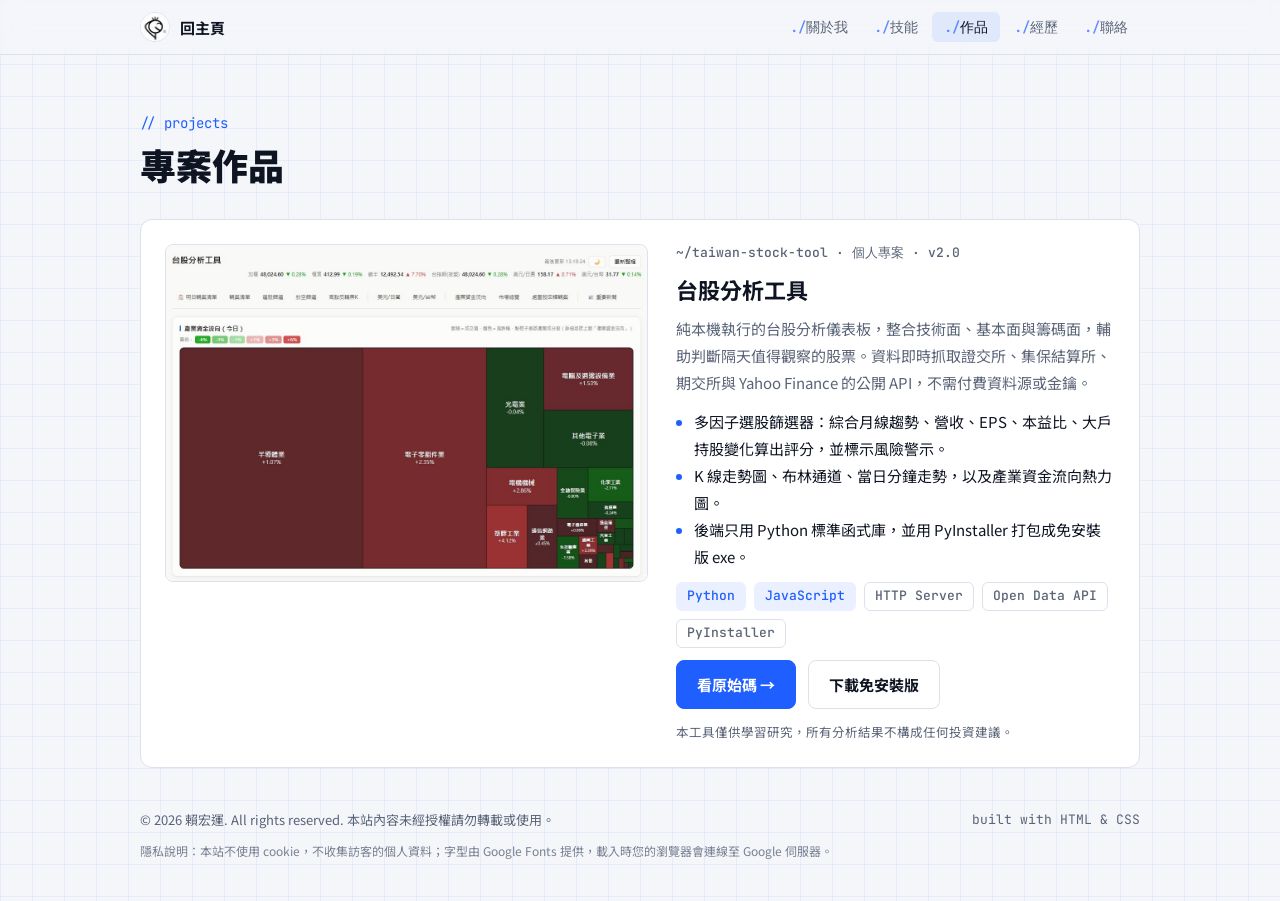
==== projects.html @ 1ad0c16f "Move projects to its own page, share CSS via style.css Co-Authored-By: Claude Opus 5.5 <noreply@anth" ====
<!doctype html>
<html lang="zh-Hant">
<head>
<meta charset="utf-8">
<meta name="viewport" content="width=device-width, initial-scale=1, viewport-fit=cover">
<title>專案作品｜賴宏運的個人網頁</title>
<meta name="description" content="賴宏運的專案作品：台股分析工具等個人開發專案。">
<link rel="icon" href="avatar.png">
<link rel="preconnect" href="https://fonts.googleapis.com">
<link rel="preconnect" href="https://fonts.gstatic.com" crossorigin>
<link rel="stylesheet" href="https://fonts.googleapis.com/css2?family=Noto+Sans+TC:wght@400;500;700;900&family=JetBrains+Mono:wght@400;500;700&display=swap">
<link rel="stylesheet" href="style.css">
</head>
<body>

<header class="nav">
  <div class="wrap">
    <a class="home" href="index.html"><img src="avatar.png" alt=""><span>回主頁</span></a>
    <nav aria-label="主選單">
      <ul>
        <li><a href="index.html#about">關於我</a></li>
        <li><a href="index.html#skills">技能</a></li>
        <li><a href="projects.html" aria-current="page">作品</a></li>
        <li><a href="index.html#journey">經歷</a></li>
        <li><a href="index.html#contact">聯絡</a></li>
      </ul>
    </nav>
  </div>
</header>

<main id="top">
  <!-- ===== 專案作品 ===== -->
  <section class="block page-top" id="projects">
    <div class="wrap">
      <div class="block-head"><div class="mono">// projects</div><h2>專案作品</h2></div>
      <article class="card project">
        <a class="shot" href="https://github.com/hardy0917/taiwan-stock-tool" target="_blank" rel="noopener">
          <img src="img/taiwan-stock-tool.jpg" alt="台股分析工具畫面：產業資金流向熱力圖" loading="lazy" width="1160" height="810">
        </a>
        <div class="project-body">
          <span class="path">~/taiwan-stock-tool · 個人專案 · v2.0</span>
          <h3>台股分析工具</h3>
          <p>純本機執行的台股分析儀表板，整合技術面、基本面與籌碼面，輔助判斷隔天值得觀察的股票。資料即時抓取證交所、集保結算所、期交所與 Yahoo Finance 的公開 API，不需付費資料源或金鑰。</p>
          <ul>
            <li>多因子選股篩選器：綜合月線趨勢、營收、EPS、本益比、大戶持股變化算出評分，並標示風險警示。</li>
            <li>K 線走勢圖、布林通道、當日分鐘走勢，以及產業資金流向熱力圖。</li>
            <li>後端只用 Python 標準函式庫，並用 PyInstaller 打包成免安裝版 exe。</li>
          </ul>
          <ul class="chips"><li class="main">Python</li><li class="main">JavaScript</li><li>HTTP Server</li><li>Open Data API</li><li>PyInstaller</li></ul>
          <div class="cta">
            <a class="btn primary" href="https://github.com/hardy0917/taiwan-stock-tool" target="_blank" rel="noopener">看原始碼 →</a>
            <a class="btn" href="https://github.com/hardy0917/taiwan-stock-tool/releases" target="_blank" rel="noopener">下載免安裝版</a>
          </div>
          <p class="note">本工具僅供學習研究，所有分析結果不構成任何投資建議。</p>
        </div>
      </article>
    </div>
  </section>

</main>

<footer>
  <div class="wrap">
    <span>© 2026 賴宏運. All rights reserved. 本站內容未經授權請勿轉載或使用。</span>
    <span class="mono">built with HTML &amp; CSS</span>
    <p class="fine">隱私說明：本站不使用 cookie，不收集訪客的個人資料；字型由 Google Fonts 提供，載入時您的瀏覽器會連線至 Google 伺服器。</p>
  </div>
</footer>

</body>
</html>
---- style.css ----
/* ===== 配色：改這裡就能換整站顏色 ===== */
:root {
  --bg: #f4f6fa;
  --surface: #ffffff;
  --ink: #0e1422;
  --muted: #5a6477;
  --line: #dce2ec;
  --grid: rgba(31, 94, 255, .07);
  --accent: #1f5eff;
  --accent-soft: rgba(31, 94, 255, .09);
  --cyan: #0797ad;
  --term-bg: #0b1020;
  --term-ink: #d6deeb;
  --term-dim: #6b7893;
  --term-green: #4ade9b;
  --term-cyan: #4fd8eb;
  color-scheme: light;
}
@media (prefers-color-scheme: dark) {
  :root:not([data-theme="light"]) {
    --bg: #080c16; --surface: #0f1522; --ink: #e5eaf3; --muted: #8b95a9; --line: #1f2839;
    --grid: rgba(91, 140, 255, .07); --accent: #6b95ff; --accent-soft: rgba(107, 149, 255, .12);
    --cyan: #4fd8eb; --term-bg: #050811;
    color-scheme: dark;
  }
}
:root[data-theme="dark"] {
  --bg: #080c16; --surface: #0f1522; --ink: #e5eaf3; --muted: #8b95a9; --line: #1f2839;
  --grid: rgba(91, 140, 255, .07); --accent: #6b95ff; --accent-soft: rgba(107, 149, 255, .12);
  --cyan: #4fd8eb; --term-bg: #050811;
  color-scheme: dark;
}

* { box-sizing: border-box; }
html { scroll-behavior: smooth; }
body {
  margin: 0;
  color: var(--ink);
  background-color: var(--bg);
  /* 淡淡的方格底，像工程圖紙 */
  background-image:
    linear-gradient(var(--grid) 1px, transparent 1px),
    linear-gradient(90deg, var(--grid) 1px, transparent 1px);
  background-size: 32px 32px;
  font: 16px/1.8 "Noto Sans TC", "PingFang TC", "Microsoft JhengHei", sans-serif;
}
a { color: inherit; }
a:focus-visible { outline: 2px solid var(--accent); outline-offset: 3px; }
.wrap { max-width: 1040px; margin: 0 auto; padding-inline: 20px; }
h1, h2, h3 { line-height: 1.3; margin: 0; text-wrap: balance; }
.mono { font-family: "JetBrains Mono", ui-monospace, Consolas, monospace; }
.accent { color: var(--accent); }

/* ===== 導覽列 ===== */
header.nav {
  position: sticky; top: env(safe-area-inset-top, 0px); z-index: 10;
  background: color-mix(in srgb, var(--bg) 82%, transparent);
  backdrop-filter: blur(10px);
  border-bottom: 1px solid var(--line);
}
header.nav .wrap { display: flex; align-items: center; justify-content: space-between; gap: 16px; padding-block: 12px; }
.home { display: inline-flex; align-items: center; gap: 10px; font-weight: 700; font-size: 15px; text-decoration: none; }
.home img { width: 30px; height: 30px; border-radius: 50%; border: 1px solid var(--line); background: #fff; }
nav ul { display: flex; gap: 2px; list-style: none; margin: 0; padding: 0; }
nav a {
  display: block; padding: 4px 12px; border-radius: 6px; text-decoration: none;
  font: 500 14px/1.6 "JetBrains Mono", ui-monospace, monospace; color: var(--muted);
}
nav a::before { content: "./"; color: var(--accent); opacity: .7; }
nav a:hover { color: var(--ink); background: var(--accent-soft); }

/* ===== 開場 ===== */
.hero { padding-block: 72px 64px; }
.hero .wrap { display: grid; grid-template-columns: 1fr 1fr; gap: 48px; align-items: center; }
.status {
  display: inline-flex; align-items: center; gap: 8px; padding: 4px 12px; border-radius: 999px;
  border: 1px solid var(--line); background: var(--surface); font-size: 13px; color: var(--muted);
}
.status i { width: 8px; height: 8px; border-radius: 50%; background: #22c55e; box-shadow: 0 0 0 3px rgba(34,197,94,.2); }
.hero h1 { font-size: clamp(44px, 6.5vw, 68px); font-weight: 900; letter-spacing: .02em; margin-top: 20px; }
.hero .role { font: 700 clamp(17px, 2vw, 20px)/1.5 "JetBrains Mono", ui-monospace, monospace; color: var(--accent); margin: 8px 0 18px; }
.hero .role span { color: var(--muted); font-weight: 400; }
.hero p.lead { font-size: 17px; color: var(--muted); max-width: 30em; margin: 0 0 28px; }
.cta { display: flex; flex-wrap: wrap; gap: 12px; }
.btn {
  display: inline-flex; align-items: center; gap: 8px; padding: 10px 20px; border-radius: 8px;
  font-weight: 700; font-size: 15px; text-decoration: none; border: 1px solid var(--line);
  background: var(--surface); transition: border-color .15s, box-shadow .15s, transform .15s;
}
.btn:hover { border-color: var(--accent); transform: translateY(-1px); }
.btn.primary { background: var(--accent); border-color: var(--accent); color: #fff; }
.btn.primary:hover { box-shadow: 0 6px 20px -6px var(--accent); }

/* 終端機視窗：兩種主題都維持深色 */
.term {
  background: var(--term-bg); color: var(--term-ink); border-radius: 12px; overflow: hidden;
  border: 1px solid #1c2640;
  box-shadow: 0 24px 60px -24px rgba(14, 30, 80, .45);
  font: 400 14px/1.75 "JetBrains Mono", ui-monospace, Consolas, monospace;
}
.term-bar { display: flex; align-items: center; gap: 8px; padding: 10px 14px; background: #121a2e; border-bottom: 1px solid #1c2640; }
.term-bar i { width: 11px; height: 11px; border-radius: 50%; background: #3a4560; }
.term-bar i:nth-child(1) { background: #ff5f57; }
.term-bar i:nth-child(2) { background: #febc2e; }
.term-bar i:nth-child(3) { background: #28c840; }
.term-bar span { margin-left: 8px; font-size: 12px; color: var(--term-dim); }
.term-body { padding: 18px 20px 20px; overflow-x: auto; }
.term-body p { margin: 0; white-space: pre-wrap; }
.term-body .cmd::before { content: "hardy@dev:~$ "; color: var(--term-green); }
.term-body .out { color: var(--term-ink); margin-bottom: 10px; }
.term-body .dim { color: var(--term-dim); }
.term-body .c { color: var(--term-cyan); }
.cursor { display: inline-block; width: 8px; height: 1.1em; background: var(--term-ink); vertical-align: -3px; animation: blink 1.1s steps(1) infinite; }
@keyframes blink { 50% { opacity: 0; } }

/* ===== 基本資料 ===== */
.facts dl {
  display: grid; grid-template-columns: repeat(4, 1fr); margin: 0;
  background: var(--surface); border: 1px solid var(--line); border-radius: 12px;
}
.facts dl > div { padding: 20px 22px; border-left: 1px solid var(--line); }
.facts dl > div:first-child { border-left: 0; }
.facts dt { font: 500 12px/1.6 "JetBrains Mono", ui-monospace, monospace; color: var(--muted); letter-spacing: .04em; }
.facts dd { margin: 4px 0 0; font-size: 19px; font-weight: 700; }

/* ===== 區塊 ===== */
section.block { padding-block: 88px 0; }
.block-head { margin-bottom: 32px; }
.block-head .mono { font-size: 14px; color: var(--accent); }
.block-head h2 { font-size: clamp(28px, 3.6vw, 36px); font-weight: 900; margin-top: 4px; }

.about { display: grid; grid-template-columns: 1fr 1fr; gap: 18px 44px; font-size: 16.5px; }
.about p { margin: 0; color: var(--muted); }
.about p:first-child { grid-column: 1 / -1; font-size: 21px; line-height: 1.7; font-weight: 500; color: var(--ink); max-width: 36em; }
.about strong { color: var(--accent); font-weight: 700; }

.card { background: var(--surface); border: 1px solid var(--line); border-radius: 12px; padding: 24px; }
.skills { display: grid; grid-template-columns: repeat(3, 1fr); gap: 18px; }
.skills .card { display: flex; flex-direction: column; gap: 12px; transition: border-color .15s; }
.skills .card:hover { border-color: var(--accent); }
.skills .path { font: 500 13px/1 "JetBrains Mono", ui-monospace, monospace; color: var(--muted); }
.skills h3 { font-size: 20px; }
.skills p { margin: 0; color: var(--muted); font-size: 15px; }
.chips { display: flex; flex-wrap: wrap; gap: 8px; list-style: none; margin: 0; padding: 0; }
.chips li {
  font: 500 13px/1.6 "JetBrains Mono", ui-monospace, monospace;
  padding: 3px 10px; border-radius: 6px; border: 1px solid var(--line); color: var(--muted);
}
.chips li.main { border-color: transparent; background: var(--accent-soft); color: var(--accent); }

.timeline { list-style: none; margin: 0; padding: 0; position: relative; }
.timeline::before { content: ""; position: absolute; left: 7px; top: 8px; bottom: 8px; width: 2px; background: linear-gradient(var(--accent), var(--line)); }
.timeline > li { position: relative; padding: 0 0 28px 40px; }
.timeline > li::before {
  content: ""; position: absolute; left: 0; top: 6px; width: 16px; height: 16px; border-radius: 50%;
  background: var(--bg); border: 2px solid var(--accent);
}
.timeline > li:first-child::before { background: var(--accent); box-shadow: 0 0 0 4px var(--accent-soft); }
.timeline time { font: 500 13px/1.6 "JetBrains Mono", ui-monospace, monospace; color: var(--accent); }
.timeline .card { margin-top: 8px; }
.timeline h3 { font-size: 19px; }
.timeline .org { color: var(--muted); font-size: 14.5px; margin: 2px 0 12px; }
.timeline ul:not(.chips) { margin: 0 0 14px; padding-left: 1.2em; }
.timeline ul:not(.chips) li::marker { color: var(--accent); }

.project { display: grid; grid-template-columns: 1.1fr 1fr; gap: 28px; align-items: start; }
.project .shot { display: block; border-radius: 8px; overflow: hidden; border: 1px solid var(--line); }
.project .shot img { display: block; width: 100%; height: auto; transition: transform .3s; }
.project .shot:hover img { transform: scale(1.02); }
.project-body { display: flex; flex-direction: column; gap: 12px; }
.project-body .path { font: 500 13px/1.4 "JetBrains Mono", ui-monospace, monospace; color: var(--muted); }
.project-body h3 { font-size: 22px; }
.project-body p { margin: 0; color: var(--muted); font-size: 15px; }
.project-body ul:not(.chips) { margin: 0; padding-left: 1.2em; font-size: 15px; }
.project-body ul:not(.chips) li::marker { color: var(--accent); }
.project-body .note { font-size: 12.5px; }

.traits { display: grid; grid-template-columns: repeat(3, 1fr); gap: 18px; }
.traits h3 { font-size: 19px; margin-bottom: 6px; }
.traits p { margin: 0; color: var(--muted); font-size: 15px; }
.traits .mono { display: block; font-size: 12px; color: var(--cyan); margin-bottom: 10px; }

.contact {
  margin-top: 96px; padding: 44px 40px; border-radius: 16px; color: var(--term-ink);
  background:
    radial-gradient(600px 200px at 100% 0%, rgba(79, 216, 235, .18), transparent 70%),
    radial-gradient(500px 240px at 0% 100%, rgba(31, 94, 255, .35), transparent 70%),
    var(--term-bg);
  display: flex; flex-wrap: wrap; align-items: center; justify-content: space-between; gap: 24px;
}
.contact .mono { color: var(--term-green); font-size: 14px; }
.contact h2 { font-size: clamp(26px, 3.6vw, 36px); font-weight: 900; margin-top: 6px; color: #fff; }
.contact p { margin: 6px 0 0; color: var(--term-dim); }
.contact .links { display: flex; flex-wrap: wrap; gap: 12px; }
.contact .btn { background: #fff; color: #0b1020; border-color: #fff; }
.contact .btn.ghost { background: transparent; color: #fff; border-color: rgba(255, 255, 255, .35); }
.contact .btn.ghost:hover { border-color: #fff; }

footer .wrap { display: flex; justify-content: space-between; flex-wrap: wrap; gap: 8px; padding-block: 40px; color: var(--muted); font-size: 13px; }
footer .fine { flex-basis: 100%; margin: 0; font-size: 12px; opacity: .8; }

@media (max-width: 860px) {
  .hero { padding-block: 44px; }
  .hero .wrap, .about, .skills, .traits, .project { grid-template-columns: 1fr; }
  .facts dl { grid-template-columns: repeat(2, 1fr); }
  .facts dl > div:nth-child(3) { border-left: 0; }
  .facts dl > div:nth-child(n+3) { border-top: 1px solid var(--line); }
  .contact { padding: 32px 24px; }
}
@media (max-width: 520px) {
  nav a { padding: 4px 6px; font-size: 13px; }
  nav a::before { content: none; }
  .home span { display: none; }
  .term { font-size: 12.5px; }
}
@media (prefers-reduced-motion: reduce) {
  html { scroll-behavior: auto; }
  * { transition: none !important; }
  .cursor { animation: none; }
}

/* ===== 作品頁 ===== */
nav a[aria-current="page"] { color: var(--ink); background: var(--accent-soft); }
section.block.page-top { padding-block: 56px 0; }
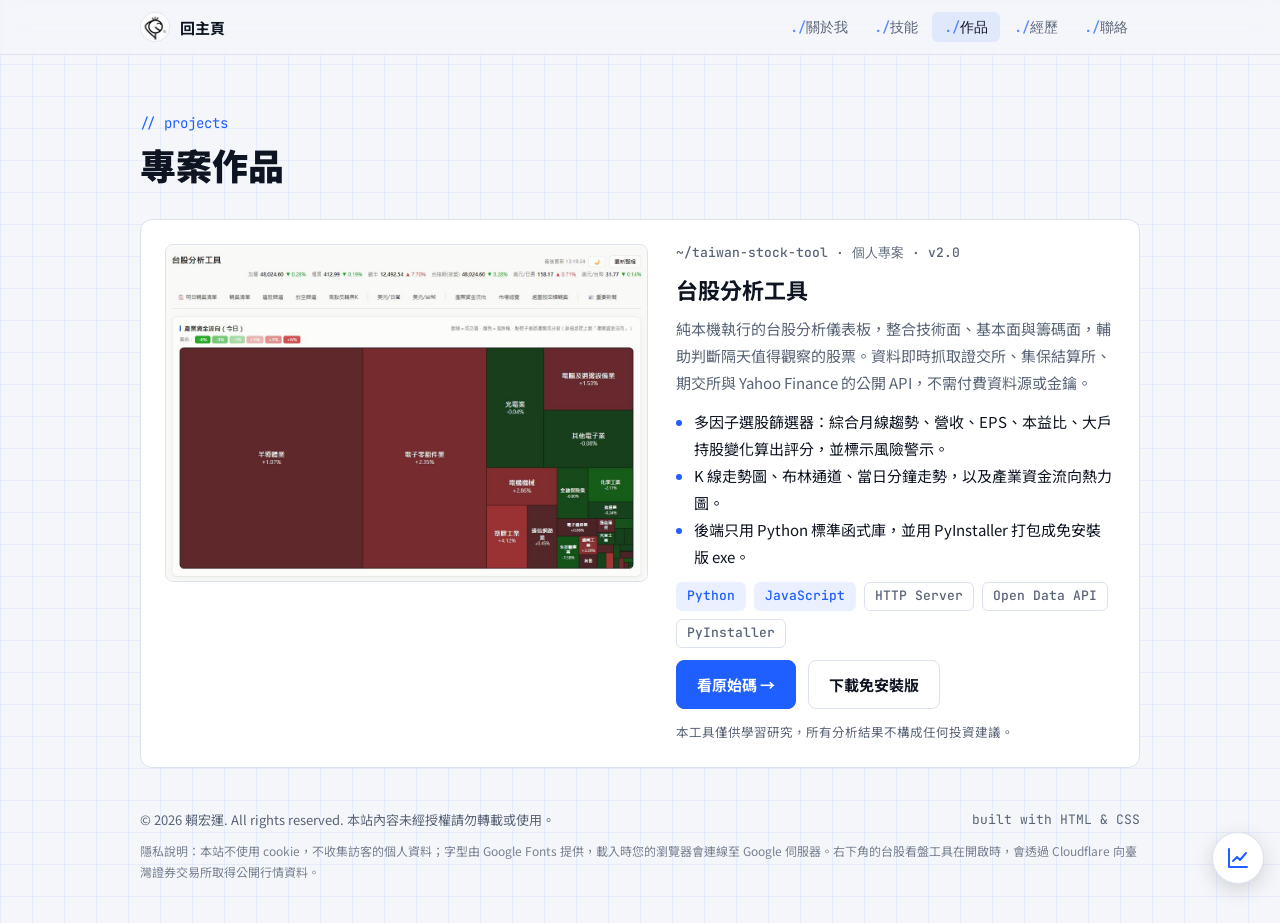
==== commit 04bc4ea3: "Add floating Taiwan index widget (TAIEX / OTC) - stock-widget.js: bottom-right floating button that " ====
--- a/projects.html
+++ b/projects.html
@@ -63,9 +63,12 @@
   <div class="wrap">
     <span>© 2026 賴宏運. All rights reserved. 本站內容未經授權請勿轉載或使用。</span>
     <span class="mono">built with HTML &amp; CSS</span>
-    <p class="fine">隱私說明：本站不使用 cookie，不收集訪客的個人資料；字型由 Google Fonts 提供，載入時您的瀏覽器會連線至 Google 伺服器。</p>
+    <p class="fine">隱私說明：本站不使用 cookie，不收集訪客的個人資料；字型由 Google Fonts 提供，載入時您的瀏覽器會連線至 Google 伺服器。右下角的台股看盤工具在開啟時，會透過 Cloudflare 向臺灣證券交易所取得公開行情資料。</p>
   </div>
 </footer>
 
+<!-- 右下角看盤小工具：data-api 填 Cloudflare Worker 網址（程式見 worker/worker.js） -->
+<script src="stock-widget.js" data-api="https://twse-proxy.hardy44988820.workers.dev/indices" defer></script>
+
 </body>
 </html>
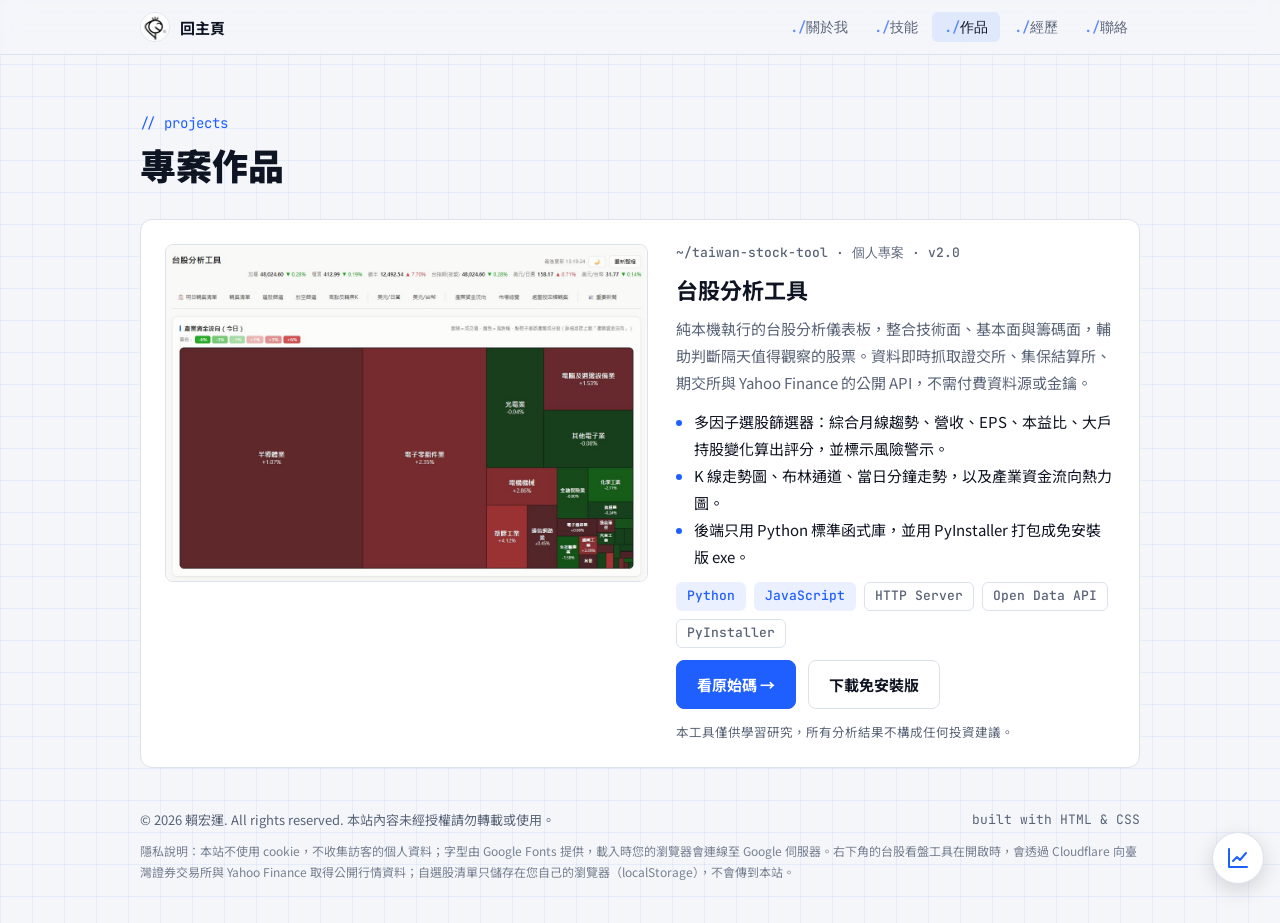
==== commit 03a315aa: "Add watchlist view to stock widget - Bottom-left toggle switches the panel between market indices an" ====
--- a/projects.html
+++ b/projects.html
@@ -63,7 +63,7 @@
   <div class="wrap">
     <span>© 2026 賴宏運. All rights reserved. 本站內容未經授權請勿轉載或使用。</span>
     <span class="mono">built with HTML &amp; CSS</span>
-    <p class="fine">隱私說明：本站不使用 cookie，不收集訪客的個人資料；字型由 Google Fonts 提供，載入時您的瀏覽器會連線至 Google 伺服器。右下角的台股看盤工具在開啟時，會透過 Cloudflare 向臺灣證券交易所取得公開行情資料。</p>
+    <p class="fine">隱私說明：本站不使用 cookie，不收集訪客的個人資料；字型由 Google Fonts 提供，載入時您的瀏覽器會連線至 Google 伺服器。右下角的台股看盤工具在開啟時，會透過 Cloudflare 向臺灣證券交易所與 Yahoo Finance 取得公開行情資料；自選股清單只儲存在您自己的瀏覽器（localStorage），不會傳到本站。</p>
   </div>
 </footer>
 
